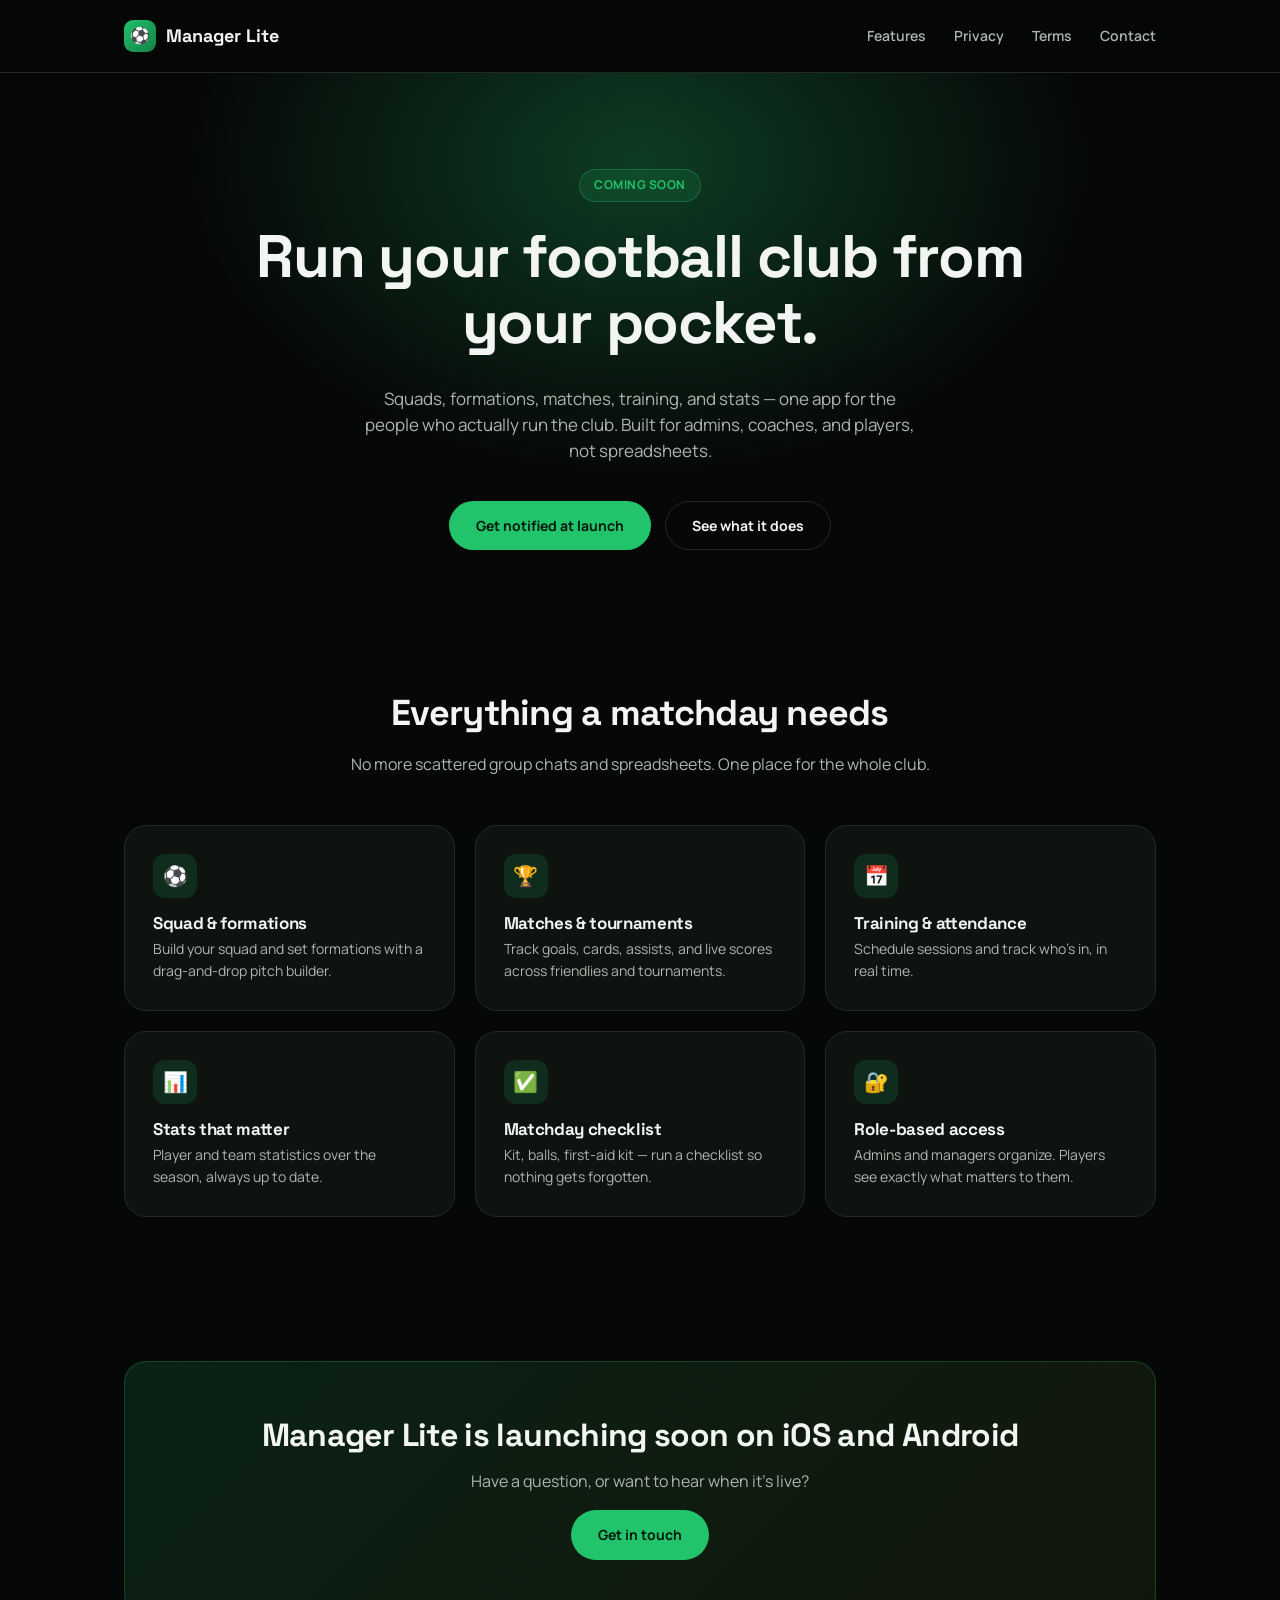
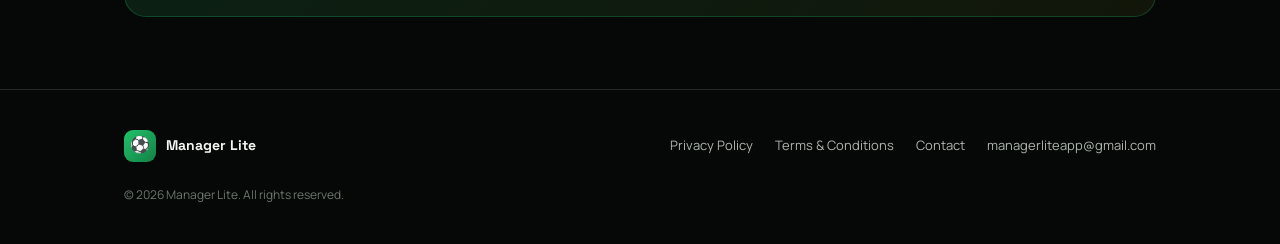
==== index.html @ e22d9434 "Initial marketing site Landing page, privacy policy, terms & conditions, and contact form for Manage" ====
<!doctype html>
<html lang="en">
<head>
  <meta charset="UTF-8" />
  <meta name="viewport" content="width=device-width, initial-scale=1.0" />
  <title>Manager Lite — Run your football club from your pocket</title>
  <meta name="description" content="Manager Lite is a football club manager for admins, coaches, and players — squads, formations, matches, training, and stats in one app." />
  <link rel="icon" href="assets/favicon.png" />
  <link rel="stylesheet" href="assets/style.css" />
</head>
<body>

  <nav class="nav">
    <div class="wrap">
      <a class="brand" href="index.html">
        <span class="brand-mark">⚽</span>
        Manager Lite
      </a>
      <div class="nav-links">
        <a href="#features">Features</a>
        <a href="privacy.html">Privacy</a>
        <a href="terms.html">Terms</a>
        <a href="contact.html">Contact</a>
      </div>
    </div>
  </nav>

  <header class="hero">
    <div class="wrap hero-content">
      <span class="eyebrow">Coming soon</span>
      <h1>Run your football club from your pocket.</h1>
      <p class="lede">
        Squads, formations, matches, training, and stats — one app for the
        people who actually run the club. Built for admins, coaches, and
        players, not spreadsheets.
      </p>
      <div class="hero-ctas">
        <a class="btn btn-primary" href="#notify">Get notified at launch</a>
        <a class="btn btn-ghost" href="#features">See what it does</a>
      </div>
    </div>
  </header>

  <section id="features">
    <div class="wrap">
      <div class="section-head">
        <h2>Everything a matchday needs</h2>
        <p>No more scattered group chats and spreadsheets. One place for the whole club.</p>
      </div>
      <div class="grid">
        <div class="card">
          <div class="icon">⚽</div>
          <h3>Squad &amp; formations</h3>
          <p>Build your squad and set formations with a drag-and-drop pitch builder.</p>
        </div>
        <div class="card">
          <div class="icon">🏆</div>
          <h3>Matches &amp; tournaments</h3>
          <p>Track goals, cards, assists, and live scores across friendlies and tournaments.</p>
        </div>
        <div class="card">
          <div class="icon">📅</div>
          <h3>Training &amp; attendance</h3>
          <p>Schedule sessions and track who's in, in real time.</p>
        </div>
        <div class="card">
          <div class="icon">📊</div>
          <h3>Stats that matter</h3>
          <p>Player and team statistics over the season, always up to date.</p>
        </div>
        <div class="card">
          <div class="icon">✅</div>
          <h3>Matchday checklist</h3>
          <p>Kit, balls, first-aid kit — run a checklist so nothing gets forgotten.</p>
        </div>
        <div class="card">
          <div class="icon">🔐</div>
          <h3>Role-based access</h3>
          <p>Admins and managers organize. Players see exactly what matters to them.</p>
        </div>
      </div>
    </div>
  </section>

  <section id="notify">
    <div class="wrap">
      <div class="cta-band">
        <h2>Manager Lite is launching soon on iOS and Android</h2>
        <p>Have a question, or want to hear when it's live?</p>
        <a class="btn btn-primary" href="contact.html">Get in touch</a>
      </div>
    </div>
  </section>

  <footer>
    <div class="wrap">
      <a class="brand" href="index.html">
        <span class="brand-mark">⚽</span>
        Manager Lite
      </a>
      <div class="footer-links">
        <a href="privacy.html">Privacy Policy</a>
        <a href="terms.html">Terms &amp; Conditions</a>
        <a href="contact.html">Contact</a>
        <a href="mailto:managerliteapp@gmail.com">managerliteapp@gmail.com</a>
      </div>
      <div class="copyright">© <span id="year"></span> Manager Lite. All rights reserved.</div>
    </div>
  </footer>

  <script>
    document.getElementById('year').textContent = new Date().getFullYear();
  </script>
</body>
</html>
---- assets/style.css ----
/* Manager Lite marketing site — shared styles.
   Palette/type match the app's own design system (see managerlite/src/theme). */

@import url('https://fonts.googleapis.com/css2?family=Space+Grotesk:wght@600;700&family=Manrope:wght@400;500;600;700;800&display=swap');

:root {
  --brand: #21c36b;
  --brand-dark: #137f46;
  --accent: #d8ff3e;
  --bg: #060807;
  --surface: #0e1310;
  --surface-strong: #161c18;
  --border: #232a25;
  --text: #f2f5f2;
  --text-muted: #aeb5af;
  --text-faint: #6c766d;
  --error: #f0463b;
  --radius-sm: 10px;
  --radius-md: 14px;
  --radius-lg: 22px;
  --max-width: 1080px;
}

* {
  box-sizing: border-box;
}

html {
  scroll-behavior: smooth;
}

body {
  margin: 0;
  background: var(--bg);
  color: var(--text);
  font-family: 'Manrope', system-ui, sans-serif;
  line-height: 1.55;
  -webkit-font-smoothing: antialiased;
}

h1, h2, h3, .display {
  font-family: 'Space Grotesk', system-ui, sans-serif;
  font-weight: 700;
  letter-spacing: -0.02em;
  line-height: 1.1;
  margin: 0 0 0.5em;
}

p {
  margin: 0 0 1em;
  color: var(--text-muted);
}

a {
  color: var(--brand);
  text-decoration: none;
}
a:hover {
  text-decoration: underline;
}

.wrap {
  max-width: var(--max-width);
  margin: 0 auto;
  padding: 0 24px;
}

/* ---- Nav ---- */
.nav {
  position: sticky;
  top: 0;
  z-index: 20;
  background: rgba(6, 8, 7, 0.85);
  backdrop-filter: blur(10px);
  border-bottom: 1px solid var(--border);
}
.nav .wrap {
  display: flex;
  align-items: center;
  justify-content: space-between;
  height: 72px;
}
.brand {
  display: flex;
  align-items: center;
  gap: 10px;
  font-family: 'Space Grotesk', system-ui, sans-serif;
  font-weight: 700;
  font-size: 18px;
  color: var(--text);
}
.brand-mark {
  width: 32px;
  height: 32px;
  border-radius: 9px;
  background: linear-gradient(135deg, var(--brand), var(--brand-dark));
  display: flex;
  align-items: center;
  justify-content: center;
  font-size: 16px;
  flex-shrink: 0;
}
.nav-links {
  display: flex;
  gap: 28px;
  font-size: 14px;
  font-weight: 600;
}
.nav-links a {
  color: var(--text-muted);
}
.nav-links a:hover {
  color: var(--text);
  text-decoration: none;
}

/* ---- Buttons ---- */
.btn {
  display: inline-flex;
  align-items: center;
  justify-content: center;
  gap: 8px;
  padding: 13px 26px;
  border-radius: 999px;
  font-weight: 700;
  font-size: 14px;
  border: 1px solid transparent;
  cursor: pointer;
}
.btn:hover {
  text-decoration: none;
}
.btn-primary {
  background: var(--brand);
  color: #06170e;
}
.btn-primary:hover {
  background: #2ad478;
}
.btn-ghost {
  background: transparent;
  border-color: var(--border);
  color: var(--text);
}
.btn-ghost:hover {
  border-color: var(--brand);
}

/* ---- Hero ---- */
.hero {
  position: relative;
  padding: 96px 0 72px;
  overflow: hidden;
  text-align: center;
}
.hero::before {
  content: '';
  position: absolute;
  top: -220px;
  left: 50%;
  transform: translateX(-50%);
  width: 900px;
  height: 620px;
  background: radial-gradient(closest-side, rgba(33, 195, 107, 0.28), rgba(33, 195, 107, 0));
  pointer-events: none;
}
.hero-content {
  position: relative;
}
.eyebrow {
  display: inline-block;
  padding: 6px 14px;
  border-radius: 999px;
  background: rgba(33, 195, 107, 0.12);
  border: 1px solid rgba(33, 195, 107, 0.3);
  color: var(--brand);
  font-weight: 700;
  font-size: 12px;
  letter-spacing: 0.04em;
  text-transform: uppercase;
  margin-bottom: 22px;
}
.hero h1 {
  font-size: clamp(36px, 6vw, 60px);
  max-width: 820px;
  margin-inline: auto;
}
.hero .lede {
  max-width: 560px;
  margin: 18px auto 36px;
  font-size: 17px;
}
.hero-ctas {
  display: flex;
  gap: 14px;
  justify-content: center;
  flex-wrap: wrap;
}

/* ---- Sections ---- */
section {
  padding: 72px 0;
}
.section-head {
  text-align: center;
  max-width: 620px;
  margin: 0 auto 48px;
}
.section-head h2 {
  font-size: clamp(26px, 4vw, 36px);
}

.grid {
  display: grid;
  grid-template-columns: repeat(3, 1fr);
  gap: 20px;
}
@media (max-width: 860px) {
  .grid {
    grid-template-columns: 1fr;
  }
}

.card {
  background: var(--surface);
  border: 1px solid var(--border);
  border-radius: var(--radius-lg);
  padding: 28px;
}
.card .icon {
  width: 44px;
  height: 44px;
  border-radius: 12px;
  background: rgba(33, 195, 107, 0.14);
  display: flex;
  align-items: center;
  justify-content: center;
  font-size: 20px;
  margin-bottom: 16px;
}
.card h3 {
  font-size: 17px;
  margin-bottom: 6px;
}
.card p {
  font-size: 14px;
  margin: 0;
}

/* ---- CTA band ---- */
.cta-band {
  background: linear-gradient(135deg, rgba(33, 195, 107, 0.14), rgba(216, 255, 62, 0.06));
  border: 1px solid rgba(33, 195, 107, 0.25);
  border-radius: var(--radius-lg);
  padding: 56px 32px;
  text-align: center;
}
.cta-band h2 {
  font-size: clamp(24px, 4vw, 32px);
}

/* ---- Footer ---- */
footer {
  border-top: 1px solid var(--border);
  padding: 40px 0;
}
footer .wrap {
  display: flex;
  align-items: center;
  justify-content: space-between;
  flex-wrap: wrap;
  gap: 16px;
}
footer .brand {
  font-size: 14px;
}
.footer-links {
  display: flex;
  gap: 22px;
  font-size: 13px;
}
.footer-links a {
  color: var(--text-muted);
}
.copyright {
  font-size: 12px;
  color: var(--text-faint);
  width: 100%;
  margin-top: 8px;
}

/* ---- Legal pages ---- */
.legal {
  padding: 64px 0 96px;
}
.legal h1 {
  font-size: clamp(28px, 5vw, 40px);
}
.legal .updated {
  color: var(--text-faint);
  font-size: 13px;
  margin-bottom: 40px;
}
.legal h2 {
  font-size: 20px;
  margin-top: 40px;
}
.legal p, .legal li {
  color: var(--text-muted);
  font-size: 15px;
}
.legal ul {
  padding-left: 20px;
}
.legal-nav {
  max-width: 720px;
  margin: 0 auto;
}
.legal-body {
  max-width: 720px;
  margin: 0 auto;
}

/* ---- Contact form ---- */
.contact-grid {
  display: grid;
  grid-template-columns: 1fr 1fr;
  gap: 48px;
  align-items: start;
  max-width: 900px;
  margin: 0 auto;
}
@media (max-width: 760px) {
  .contact-grid {
    grid-template-columns: 1fr;
  }
}
label {
  display: block;
  font-size: 13px;
  font-weight: 700;
  margin-bottom: 8px;
  color: var(--text);
}
input, textarea {
  width: 100%;
  background: var(--surface);
  border: 1px solid var(--border);
  border-radius: var(--radius-sm);
  padding: 13px 14px;
  color: var(--text);
  font-family: inherit;
  font-size: 14px;
  margin-bottom: 20px;
}
input:focus, textarea:focus {
  outline: none;
  border-color: var(--brand);
}
textarea {
  min-height: 140px;
  resize: vertical;
}
.form-note {
  font-size: 12px;
  color: var(--text-faint);
  margin-top: -8px;
}
#form-status {
  font-size: 13px;
  font-weight: 600;
  margin-top: 10px;
  display: none;
}
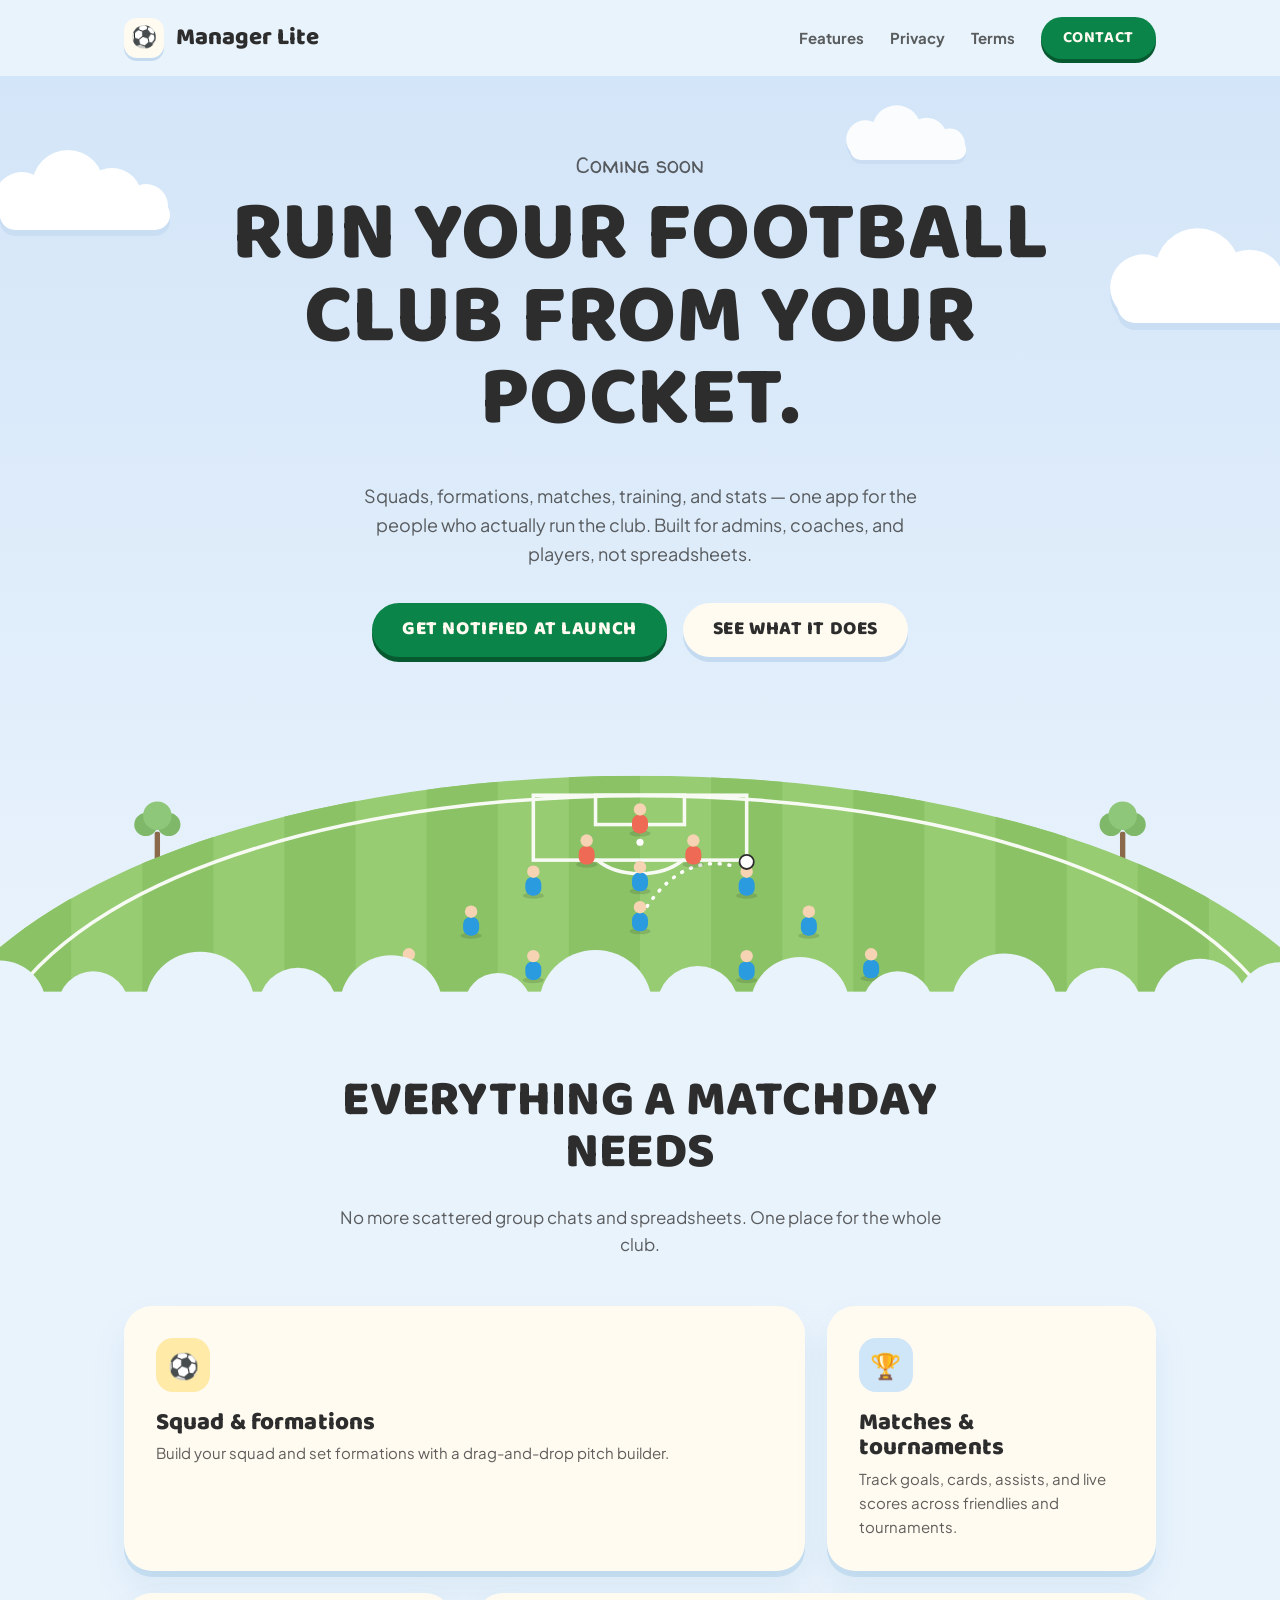
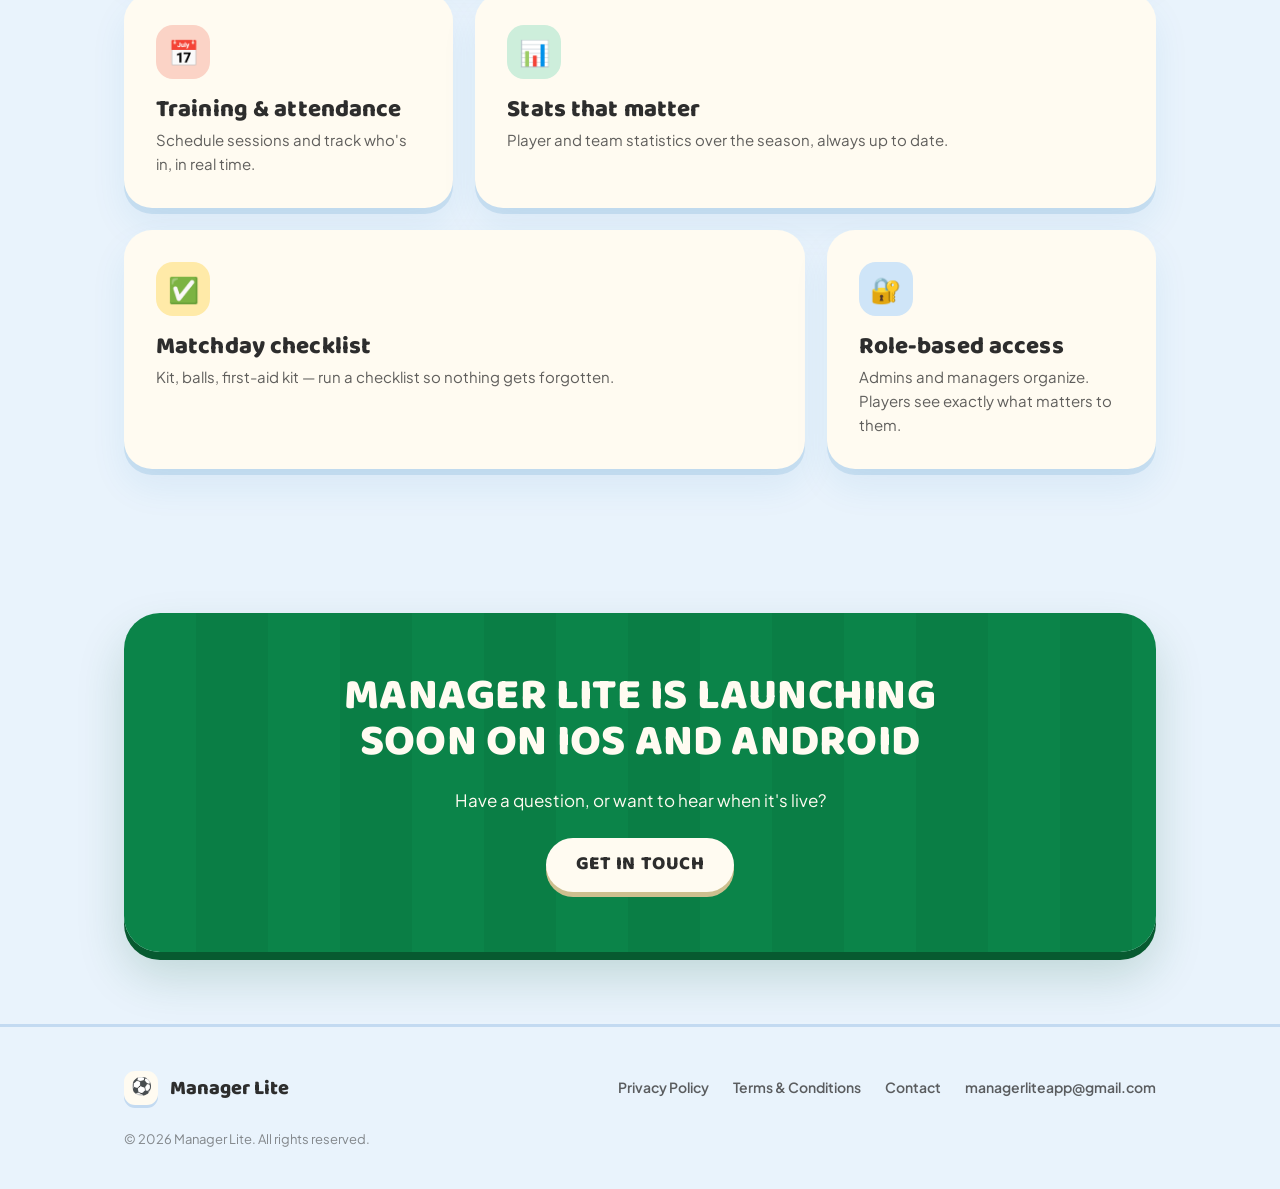
==== commit 45919f52: "Restyle site with playful sky-and-pitch design Rework the visual design in the style of the CricCapt" ====
--- a/index.html
+++ b/index.html
@@ -26,6 +26,27 @@
   </nav>
 
   <header class="hero">
+    <!-- Decorative sky + pitch (no content) -->
+    <svg width="0" height="0" style="position:absolute" aria-hidden="true" focusable="false">
+      <defs>
+        <symbol id="cloud-shape" viewBox="0 0 220 90">
+          <g fill="#c9ddf3" transform="translate(0 6)">
+            <circle cx="62" cy="52" r="28" /><circle cx="108" cy="38" r="36" />
+            <circle cx="152" cy="50" r="30" /><circle cx="186" cy="58" r="22" />
+            <rect x="40" y="52" width="170" height="30" rx="15" />
+          </g>
+          <g fill="#fff">
+            <circle cx="62" cy="52" r="28" /><circle cx="108" cy="38" r="36" />
+            <circle cx="152" cy="50" r="30" /><circle cx="186" cy="58" r="22" />
+            <rect x="40" y="52" width="170" height="30" rx="15" />
+          </g>
+        </symbol>
+      </defs>
+    </svg>
+    <svg class="cloud c1" viewBox="0 0 220 90" aria-hidden="true" focusable="false"><use href="#cloud-shape" /></svg>
+    <svg class="cloud c2" viewBox="0 0 220 90" aria-hidden="true" focusable="false"><use href="#cloud-shape" /></svg>
+    <svg class="cloud c3" viewBox="0 0 220 90" aria-hidden="true" focusable="false"><use href="#cloud-shape" /></svg>
+
     <div class="wrap hero-content">
       <span class="eyebrow">Coming soon</span>
       <h1>Run your football club from your pocket.</h1>
@@ -39,6 +60,74 @@
         <a class="btn btn-ghost" href="#features">See what it does</a>
       </div>
     </div>
+
+    <svg class="pitch" viewBox="0 0 1440 330" aria-hidden="true" focusable="false">
+      <defs>
+        <clipPath id="dome"><path d="M-60 330 C 200 -10, 1240 -10, 1500 330 Z" /></clipPath>
+        <g id="pl-blue">
+          <ellipse cx="0" cy="15" rx="12" ry="3.5" fill="#000" opacity="0.12" />
+          <rect x="-9" y="-6" width="18" height="21" rx="8" fill="#299bde" />
+          <circle cx="0" cy="-12" r="7" fill="#f6d3b3" />
+        </g>
+        <g id="pl-red">
+          <ellipse cx="0" cy="15" rx="12" ry="3.5" fill="#000" opacity="0.12" />
+          <rect x="-9" y="-6" width="18" height="21" rx="8" fill="#ef6a55" />
+          <circle cx="0" cy="-12" r="7" fill="#f6d3b3" />
+        </g>
+        <g id="tree">
+          <rect x="-3" y="-34" width="6" height="36" rx="2" fill="#8a6a4a" />
+          <circle cx="-13" cy="-42" r="13" fill="#7fb869" />
+          <circle cx="13" cy="-42" r="13" fill="#7fb869" />
+          <circle cx="0" cy="-52" r="16" fill="#8fc77a" />
+        </g>
+      </defs>
+
+      <use href="#tree" x="177" y="172" />
+      <use href="#tree" x="1263" y="172" />
+
+      <g clip-path="url(#dome)">
+        <rect width="1440" height="330" fill="#97cc72" />
+        <g fill="#8bc266">
+          <rect x="0" width="80" height="330" /><rect x="160" width="80" height="330" />
+          <rect x="320" width="80" height="330" /><rect x="480" width="80" height="330" />
+          <rect x="640" width="80" height="330" /><rect x="800" width="80" height="330" />
+          <rect x="960" width="80" height="330" /><rect x="1120" width="80" height="330" />
+          <rect x="1280" width="80" height="330" />
+        </g>
+        <g fill="none" stroke="#fff" stroke-width="4" stroke-linecap="round" opacity="0.92">
+          <path d="M 10 330 C 220 20, 1220 20, 1430 330" />
+          <rect x="600" y="97" width="240" height="73" />
+          <rect x="670" y="97" width="100" height="33" />
+          <path d="M 672 170 A 60 38 0 0 0 768 170" />
+        </g>
+        <circle cx="720" cy="150" r="4" fill="#fff" />
+        <path d="M 728 222 Q 770 160 830 178" fill="none" stroke="#fff" stroke-width="4" stroke-linecap="round" stroke-dasharray="1 10" />
+
+        <use href="#pl-red" x="720" y="125" />
+        <use href="#pl-red" x="660" y="160" />
+        <use href="#pl-red" x="780" y="160" />
+        <use href="#pl-blue" x="600" y="195" />
+        <use href="#pl-blue" x="720" y="190" />
+        <use href="#pl-blue" x="840" y="195" />
+        <use href="#pl-blue" x="530" y="240" />
+        <use href="#pl-blue" x="720" y="235" />
+        <use href="#pl-blue" x="910" y="240" />
+        <use href="#pl-blue" x="460" y="288" />
+        <use href="#pl-blue" x="600" y="290" />
+        <use href="#pl-blue" x="840" y="290" />
+        <use href="#pl-blue" x="980" y="288" />
+        <circle cx="840" cy="172" r="8" fill="#fff" stroke="#2d2d2d" stroke-width="2" />
+      </g>
+
+      <g fill="#e9f3fc">
+        <rect x="0" y="318" width="1440" height="14" />
+        <circle cx="0" cy="335" r="52" /><circle cx="105" cy="335" r="40" /><circle cx="225" cy="335" r="62" />
+        <circle cx="335" cy="335" r="44" /><circle cx="440" cy="335" r="58" /><circle cx="560" cy="335" r="38" />
+        <circle cx="670" cy="335" r="64" /><circle cx="785" cy="335" r="46" /><circle cx="900" cy="335" r="56" />
+        <circle cx="1010" cy="335" r="40" /><circle cx="1130" cy="335" r="60" /><circle cx="1240" cy="335" r="44" />
+        <circle cx="1350" cy="335" r="54" /><circle cx="1440" cy="335" r="50" />
+      </g>
+    </svg>
   </header>
 
   <section id="features">
--- a/assets/style.css
+++ b/assets/style.css
@@ -1,23 +1,35 @@
 /* Manager Lite marketing site — shared styles.
-   Palette/type match the app's own design system (see managerlite/src/theme). */
-
-@import url('https://fonts.googleapis.com/css2?family=Space+Grotesk:wght@600;700&family=Manrope:wght@400;500;600;700;800&display=swap');
+   Playful "sky + pitch" look: chunky rounded display type, 3D pill buttons,
+   cream cards with a hard bottom shadow. Brand green comes from the app's
+   design system (see managerlite/src/theme). */
+
+@import url('https://fonts.googleapis.com/css2?family=Baloo+2:wght@800&family=Plus+Jakarta+Sans:wght@400;500;600;700;800&family=Walter+Turncoat&display=swap');
 
 :root {
-  --brand: #21c36b;
-  --brand-dark: #137f46;
-  --accent: #d8ff3e;
-  --bg: #060807;
-  --surface: #0e1310;
-  --surface-strong: #161c18;
-  --border: #232a25;
-  --text: #f2f5f2;
-  --text-muted: #aeb5af;
-  --text-faint: #6c766d;
-  --error: #f0463b;
-  --radius-sm: 10px;
-  --radius-md: 14px;
-  --radius-lg: 22px;
+  --ink: #2d2d2d;
+  --ink-2: rgba(45, 45, 45, 0.76);
+  --ink-3: rgba(45, 45, 45, 0.55);
+  --cream: #fffbf1;
+  --sky: #e9f3fc;
+  --sky-top: #d3e5f8;
+  --sky-edge: #c3daf1;
+  --green: #0b8449;
+  --green-edge: #075a30;
+  --green-text: #0b7a43;
+  --grass: #97cc72;
+  --grass-dark: #8bc266;
+  --sun: #ffc83d;
+  --blue: #299bde;
+  --tint-sun: #ffeaa8;
+  --tint-blue: #cfe5f8;
+  --tint-pink: #fbd3c6;
+  --tint-green: #cdeedb;
+  --ease: cubic-bezier(0.22, 1, 0.36, 1);
+  --display: 'Baloo 2', 'Arial Rounded MT Bold', ui-rounded, 'SF Pro Rounded', 'Hiragino Maru Gothic ProN', Nunito, system-ui, sans-serif;
+  --hand: 'Walter Turncoat', 'Bradley Hand', 'Segoe Print', 'Chalkboard SE', 'Comic Sans MS', cursive;
+  --sans: 'Plus Jakarta Sans', -apple-system, BlinkMacSystemFont, 'Segoe UI', Roboto, sans-serif;
+  --radius-card: 28px;
+  --card-shadow: 0 6px 0 rgba(31, 120, 180, 0.14), 0 18px 36px rgba(31, 120, 180, 0.08);
   --max-width: 1080px;
 }
 
@@ -29,34 +41,51 @@
   scroll-behavior: smooth;
 }
 
+/* Sticky footer: the page is a column, the footer takes the leftover space
+   above it (margin-top: auto). Children must not shrink, otherwise
+   overflow:hidden sections (the hero) collapse inside the flex column. */
 body {
   margin: 0;
-  background: var(--bg);
-  color: var(--text);
-  font-family: 'Manrope', system-ui, sans-serif;
-  line-height: 1.55;
+  background: var(--sky);
+  color: var(--ink);
+  font-family: var(--sans);
+  line-height: 1.6;
   -webkit-font-smoothing: antialiased;
+  display: flex;
+  flex-direction: column;
+  min-height: 100vh;
+  min-height: 100dvh;
+}
+body > * {
+  flex-shrink: 0;
 }
 
 h1, h2, h3, .display {
-  font-family: 'Space Grotesk', system-ui, sans-serif;
-  font-weight: 700;
-  letter-spacing: -0.02em;
-  line-height: 1.1;
+  font-family: var(--display);
+  font-weight: 800;
+  letter-spacing: 0.005em;
+  line-height: 1.05;
   margin: 0 0 0.5em;
+  color: var(--ink);
 }
 
 p {
   margin: 0 0 1em;
-  color: var(--text-muted);
+  color: var(--ink-2);
 }
 
 a {
-  color: var(--brand);
+  color: var(--green-text);
   text-decoration: none;
 }
 a:hover {
   text-decoration: underline;
+}
+
+:focus-visible {
+  outline: 3px solid var(--blue);
+  outline-offset: 3px;
+  border-radius: 8px;
 }
 
 .wrap {
@@ -70,48 +99,95 @@
   position: sticky;
   top: 0;
   z-index: 20;
-  background: rgba(6, 8, 7, 0.85);
-  backdrop-filter: blur(10px);
-  border-bottom: 1px solid var(--border);
+  background: rgba(233, 243, 252, 0.82);
+  -webkit-backdrop-filter: blur(12px);
+  backdrop-filter: blur(12px);
 }
 .nav .wrap {
   display: flex;
   align-items: center;
   justify-content: space-between;
-  height: 72px;
+  flex-wrap: wrap;
+  gap: 8px 16px;
+  min-height: 76px;
+  padding-top: 10px;
+  padding-bottom: 10px;
 }
 .brand {
   display: flex;
   align-items: center;
-  gap: 10px;
-  font-family: 'Space Grotesk', system-ui, sans-serif;
+  gap: 12px;
+  font-family: var(--display);
+  font-weight: 800;
+  font-size: 24px;
+  line-height: 1;
+  color: var(--ink);
+}
+.brand:hover {
+  text-decoration: none;
+}
+.brand-mark {
+  width: 40px;
+  height: 40px;
+  border-radius: 13px;
+  background: var(--cream);
+  box-shadow: 0 3px 0 var(--sky-edge);
+  display: flex;
+  align-items: center;
+  justify-content: center;
+  font-size: 21px;
+  flex-shrink: 0;
+}
+.nav-links {
+  display: flex;
+  align-items: center;
+  gap: 26px;
+  font-size: 15px;
   font-weight: 700;
-  font-size: 18px;
-  color: var(--text);
-}
-.brand-mark {
-  width: 32px;
-  height: 32px;
-  border-radius: 9px;
-  background: linear-gradient(135deg, var(--brand), var(--brand-dark));
-  display: flex;
-  align-items: center;
-  justify-content: center;
+}
+.nav-links a {
+  color: var(--ink-2);
+}
+.nav-links a:hover {
+  color: var(--ink);
+  text-decoration: none;
+}
+/* Last link (Contact) is the nav's call-to-action pill. */
+.nav-links a:last-child {
+  display: inline-flex;
+  align-items: center;
+  min-height: 42px;
+  padding: 0 22px;
+  border-radius: 999px;
+  background: var(--green);
+  color: var(--cream);
+  font-family: var(--display);
   font-size: 16px;
-  flex-shrink: 0;
-}
-.nav-links {
-  display: flex;
-  gap: 28px;
-  font-size: 14px;
-  font-weight: 600;
-}
-.nav-links a {
-  color: var(--text-muted);
-}
-.nav-links a:hover {
-  color: var(--text);
-  text-decoration: none;
+  letter-spacing: 0.04em;
+  text-transform: uppercase;
+  box-shadow: 0 4px 0 var(--green-edge);
+  transition: transform 0.18s var(--ease), box-shadow 0.18s var(--ease);
+}
+.nav-links a:last-child:hover {
+  color: var(--cream);
+  transform: translateY(-2px);
+  box-shadow: 0 6px 0 var(--green-edge);
+}
+.nav-links a:last-child:active {
+  transform: translateY(3px);
+  box-shadow: 0 1px 0 var(--green-edge);
+}
+@media (max-width: 640px) {
+  .nav-links {
+    width: 100%;
+    justify-content: space-between;
+    gap: 12px;
+    font-size: 14px;
+  }
+  .nav-links a:last-child {
+    padding: 0 16px;
+    font-size: 14px;
+  }
 }
 
 /* ---- Buttons ---- */
@@ -119,82 +195,158 @@
   display: inline-flex;
   align-items: center;
   justify-content: center;
-  gap: 8px;
-  padding: 13px 26px;
+  gap: 10px;
+  min-height: 54px;
+  padding: 0 30px;
+  border: 0;
   border-radius: 999px;
-  font-weight: 700;
-  font-size: 14px;
-  border: 1px solid transparent;
+  font-family: var(--display);
+  font-weight: 800;
+  font-size: 19px;
+  letter-spacing: 0.03em;
+  text-transform: uppercase;
   cursor: pointer;
+  transition: transform 0.18s var(--ease), box-shadow 0.18s var(--ease);
 }
 .btn:hover {
   text-decoration: none;
+  transform: translateY(-2px);
+}
+.btn:active {
+  transform: translateY(3px);
 }
 .btn-primary {
-  background: var(--brand);
-  color: #06170e;
+  background: var(--green);
+  color: var(--cream);
+  box-shadow: 0 5px 0 var(--green-edge);
 }
 .btn-primary:hover {
-  background: #2ad478;
+  box-shadow: 0 7px 0 var(--green-edge);
+}
+.btn-primary:active {
+  box-shadow: 0 2px 0 var(--green-edge);
 }
 .btn-ghost {
-  background: transparent;
-  border-color: var(--border);
-  color: var(--text);
+  background: var(--cream);
+  color: var(--ink);
+  box-shadow: 0 5px 0 var(--sky-edge);
 }
 .btn-ghost:hover {
-  border-color: var(--brand);
+  box-shadow: 0 7px 0 var(--sky-edge);
+}
+.btn-ghost:active {
+  box-shadow: 0 2px 0 var(--sky-edge);
 }
 
 /* ---- Hero ---- */
 .hero {
   position: relative;
-  padding: 96px 0 72px;
+  padding: 72px 0 0;
   overflow: hidden;
   text-align: center;
-}
-.hero::before {
-  content: '';
-  position: absolute;
-  top: -220px;
-  left: 50%;
-  transform: translateX(-50%);
-  width: 900px;
-  height: 620px;
-  background: radial-gradient(closest-side, rgba(33, 195, 107, 0.28), rgba(33, 195, 107, 0));
-  pointer-events: none;
+  background: linear-gradient(180deg, var(--sky-top) 0%, var(--sky) 100%);
 }
 .hero-content {
   position: relative;
+  z-index: 2;
 }
 .eyebrow {
   display: inline-block;
-  padding: 6px 14px;
-  border-radius: 999px;
-  background: rgba(33, 195, 107, 0.12);
-  border: 1px solid rgba(33, 195, 107, 0.3);
-  color: var(--brand);
-  font-weight: 700;
-  font-size: 12px;
-  letter-spacing: 0.04em;
+  margin-bottom: 10px;
+  font-family: var(--hand);
+  font-size: 22px;
+  color: var(--ink-2);
+}
+.hero h1 {
+  max-width: 880px;
+  margin-inline: auto;
+  font-size: clamp(44px, 8vw, 84px);
+  line-height: 0.98;
   text-transform: uppercase;
-  margin-bottom: 22px;
-}
-.hero h1 {
-  font-size: clamp(36px, 6vw, 60px);
-  max-width: 820px;
-  margin-inline: auto;
 }
 .hero .lede {
-  max-width: 560px;
-  margin: 18px auto 36px;
-  font-size: 17px;
+  max-width: 580px;
+  margin: 22px auto 34px;
+  font-size: 18px;
 }
 .hero-ctas {
   display: flex;
-  gap: 14px;
+  gap: 16px;
   justify-content: center;
   flex-wrap: wrap;
+}
+
+/* Decorative sky + pitch */
+.cloud {
+  position: absolute;
+  z-index: 1;
+  width: 220px;
+  height: auto;
+  pointer-events: none;
+  animation: drift 14s ease-in-out infinite alternate;
+}
+.cloud.c1 {
+  top: 72px;
+  left: -40px;
+}
+.cloud.c2 {
+  top: 150px;
+  right: -50px;
+  width: 260px;
+  animation-duration: 18s;
+  animation-delay: -6s;
+}
+.cloud.c3 {
+  top: 28px;
+  right: 24%;
+  width: 150px;
+  opacity: 0.9;
+  animation-duration: 16s;
+  animation-delay: -3s;
+}
+@keyframes drift {
+  from {
+    transform: translateX(-14px);
+  }
+  to {
+    transform: translateX(14px);
+  }
+}
+.pitch {
+  position: relative;
+  left: 50%;
+  z-index: 1;
+  display: block;
+  width: max(100%, 900px);
+  height: auto;
+  margin-top: 52px;
+  transform: translateX(-50%);
+}
+@media (max-width: 760px) {
+  .hero {
+    padding-top: 48px;
+  }
+  .cloud.c1,
+  .cloud.c3 {
+    display: none;
+  }
+  .cloud.c2 {
+    top: 8px;
+    width: 160px;
+  }
+}
+@media (prefers-reduced-motion: reduce) {
+  .cloud {
+    animation: none;
+  }
+  html {
+    scroll-behavior: auto;
+  }
+  .btn,
+  .card,
+  .nav-links a:last-child {
+    transition: none;
+  }
 }
 
 /* ---- Sections ---- */
@@ -207,62 +359,112 @@
   margin: 0 auto 48px;
 }
 .section-head h2 {
-  font-size: clamp(26px, 4vw, 36px);
-}
-
+  font-size: clamp(32px, 5vw, 50px);
+  text-transform: uppercase;
+}
+.section-head p {
+  font-size: 17px;
+}
+
+/* Bento grid: [2|1] [1|2] [2|1] on desktop, single column on mobile */
 .grid {
   display: grid;
   grid-template-columns: repeat(3, 1fr);
-  gap: 20px;
+  gap: 22px;
+}
+.grid .card:nth-child(1),
+.grid .card:nth-child(4),
+.grid .card:nth-child(5) {
+  grid-column: span 2;
 }
 @media (max-width: 860px) {
   .grid {
     grid-template-columns: 1fr;
   }
+  .grid .card:nth-child(n) {
+    grid-column: auto;
+  }
 }
 
 .card {
-  background: var(--surface);
-  border: 1px solid var(--border);
-  border-radius: var(--radius-lg);
-  padding: 28px;
+  background: var(--cream);
+  border-radius: var(--radius-card);
+  padding: 32px;
+  box-shadow: var(--card-shadow);
+  transition: transform 0.25s var(--ease);
+}
+.grid .card:hover {
+  transform: translateY(-3px);
 }
 .card .icon {
-  width: 44px;
-  height: 44px;
-  border-radius: 12px;
-  background: rgba(33, 195, 107, 0.14);
+  width: 54px;
+  height: 54px;
+  border-radius: 17px;
+  background: var(--tint-sun);
   display: flex;
   align-items: center;
   justify-content: center;
-  font-size: 20px;
-  margin-bottom: 16px;
+  font-size: 25px;
+  margin-bottom: 18px;
+}
+.grid .card:nth-child(4n + 2) .icon {
+  background: var(--tint-blue);
+}
+.grid .card:nth-child(4n + 3) .icon {
+  background: var(--tint-pink);
+}
+.grid .card:nth-child(4n) .icon {
+  background: var(--tint-green);
 }
 .card h3 {
-  font-size: 17px;
+  font-size: 24px;
   margin-bottom: 6px;
 }
 .card p {
-  font-size: 14px;
+  font-size: 15px;
   margin: 0;
 }
 
 /* ---- CTA band ---- */
 .cta-band {
-  background: linear-gradient(135deg, rgba(33, 195, 107, 0.14), rgba(216, 255, 62, 0.06));
-  border: 1px solid rgba(33, 195, 107, 0.25);
-  border-radius: var(--radius-lg);
-  padding: 56px 32px;
+  position: relative;
+  overflow: hidden;
+  padding: 60px 32px;
+  border-radius: 36px;
   text-align: center;
+  background: repeating-linear-gradient(90deg, #0b8449 0 72px, #0a7e45 72px 144px);
+  box-shadow: 0 8px 0 var(--green-edge), 0 24px 48px rgba(7, 90, 48, 0.18);
 }
 .cta-band h2 {
-  font-size: clamp(24px, 4vw, 32px);
+  max-width: 640px;
+  margin-inline: auto;
+  font-size: clamp(28px, 4.5vw, 44px);
+  text-transform: uppercase;
+  color: var(--cream);
+}
+.cta-band p {
+  color: var(--cream);
+  font-size: 17px;
+}
+.cta-band .btn-primary {
+  margin-top: 6px;
+  background: var(--cream);
+  color: var(--ink);
+  box-shadow: 0 5px 0 #cdbf8f;
+}
+.cta-band .btn-primary:hover {
+  box-shadow: 0 7px 0 #cdbf8f;
+}
+.cta-band .btn-primary:active {
+  box-shadow: 0 2px 0 #cdbf8f;
 }
 
 /* ---- Footer ---- */
 footer {
-  border-top: 1px solid var(--border);
-  padding: 40px 0;
+  margin-top: auto;
+  padding: 44px 0 40px;
+  background: var(--sky);
+  border-top: 3px solid var(--sky-edge);
 }
 footer .wrap {
   display: flex;
@@ -272,60 +474,87 @@
   gap: 16px;
 }
 footer .brand {
+  font-size: 20px;
+}
+footer .brand-mark {
+  width: 34px;
+  height: 34px;
+  border-radius: 11px;
+  font-size: 17px;
+}
+.footer-links {
+  display: flex;
+  flex-wrap: wrap;
+  gap: 8px 24px;
   font-size: 14px;
-}
-.footer-links {
-  display: flex;
-  gap: 22px;
+  font-weight: 600;
+}
+.footer-links a {
+  color: var(--ink-2);
+}
+.footer-links a:hover {
+  color: var(--ink);
+}
+.copyright {
   font-size: 13px;
-}
-.footer-links a {
-  color: var(--text-muted);
-}
-.copyright {
-  font-size: 12px;
-  color: var(--text-faint);
+  color: var(--ink-3);
   width: 100%;
   margin-top: 8px;
 }
 
 /* ---- Legal pages ---- */
 .legal {
-  padding: 64px 0 96px;
+  padding: 48px 16px 80px;
 }
 .legal h1 {
-  font-size: clamp(28px, 5vw, 40px);
+  font-size: clamp(34px, 6vw, 52px);
+  text-transform: uppercase;
 }
 .legal .updated {
-  color: var(--text-faint);
-  font-size: 13px;
-  margin-bottom: 40px;
+  color: var(--ink-3);
+  font-size: 14px;
+  margin-bottom: 32px;
 }
 .legal h2 {
-  font-size: 20px;
+  font-size: 26px;
   margin-top: 40px;
 }
-.legal p, .legal li {
-  color: var(--text-muted);
-  font-size: 15px;
+.legal p,
+.legal li {
+  color: var(--ink-2);
+  font-size: 16px;
+}
+.legal li {
+  margin-bottom: 6px;
+}
+.legal strong {
+  color: var(--ink);
 }
 .legal ul {
-  padding-left: 20px;
+  padding-left: 22px;
+}
+.legal a {
+  text-decoration: underline;
+  text-underline-offset: 3px;
 }
 .legal-nav {
-  max-width: 720px;
+  max-width: 760px;
   margin: 0 auto;
 }
 .legal-body {
-  max-width: 720px;
+  max-width: 780px;
   margin: 0 auto;
+  padding: clamp(24px, 5vw, 52px);
+  background: var(--cream);
+  border-radius: var(--radius-card);
+  box-shadow: var(--card-shadow);
 }
 
 /* ---- Contact form ---- */
 .contact-grid {
   display: grid;
   grid-template-columns: 1fr 1fr;
-  gap: 48px;
+  gap: 36px;
   align-items: start;
   max-width: 900px;
   margin: 0 auto;
@@ -335,40 +564,56 @@
     grid-template-columns: 1fr;
   }
 }
+.contact-info h2 {
+  font-size: 26px;
+}
+.contact-info p {
+  font-size: 16px;
+  margin: 0 0 1em;
+}
+#contact-form {
+  padding: 32px;
+  border-radius: var(--radius-card);
+  background: var(--cream);
+  box-shadow: var(--card-shadow);
+}
 label {
   display: block;
-  font-size: 13px;
+  font-size: 14px;
   font-weight: 700;
   margin-bottom: 8px;
-  color: var(--text);
-}
-input, textarea {
+  color: var(--ink);
+}
+input,
+textarea {
   width: 100%;
-  background: var(--surface);
-  border: 1px solid var(--border);
-  border-radius: var(--radius-sm);
-  padding: 13px 14px;
-  color: var(--text);
+  background: #fff;
+  border: 2px solid var(--tint-blue);
+  border-radius: 16px;
+  padding: 13px 16px;
+  color: var(--ink);
   font-family: inherit;
-  font-size: 14px;
+  font-size: 16px;
   margin-bottom: 20px;
-}
-input:focus, textarea:focus {
+  transition: border-color 0.15s var(--ease);
+}
+input:focus,
+textarea:focus {
   outline: none;
-  border-color: var(--brand);
+  border-color: var(--blue);
 }
 textarea {
   min-height: 140px;
   resize: vertical;
 }
 .form-note {
-  font-size: 12px;
-  color: var(--text-faint);
-  margin-top: -8px;
+  font-size: 13px;
+  color: var(--ink-3);
+  margin: 14px 0 0;
 }
 #form-status {
-  font-size: 13px;
-  font-weight: 600;
+  font-size: 14px;
+  font-weight: 700;
   margin-top: 10px;
   display: none;
 }
